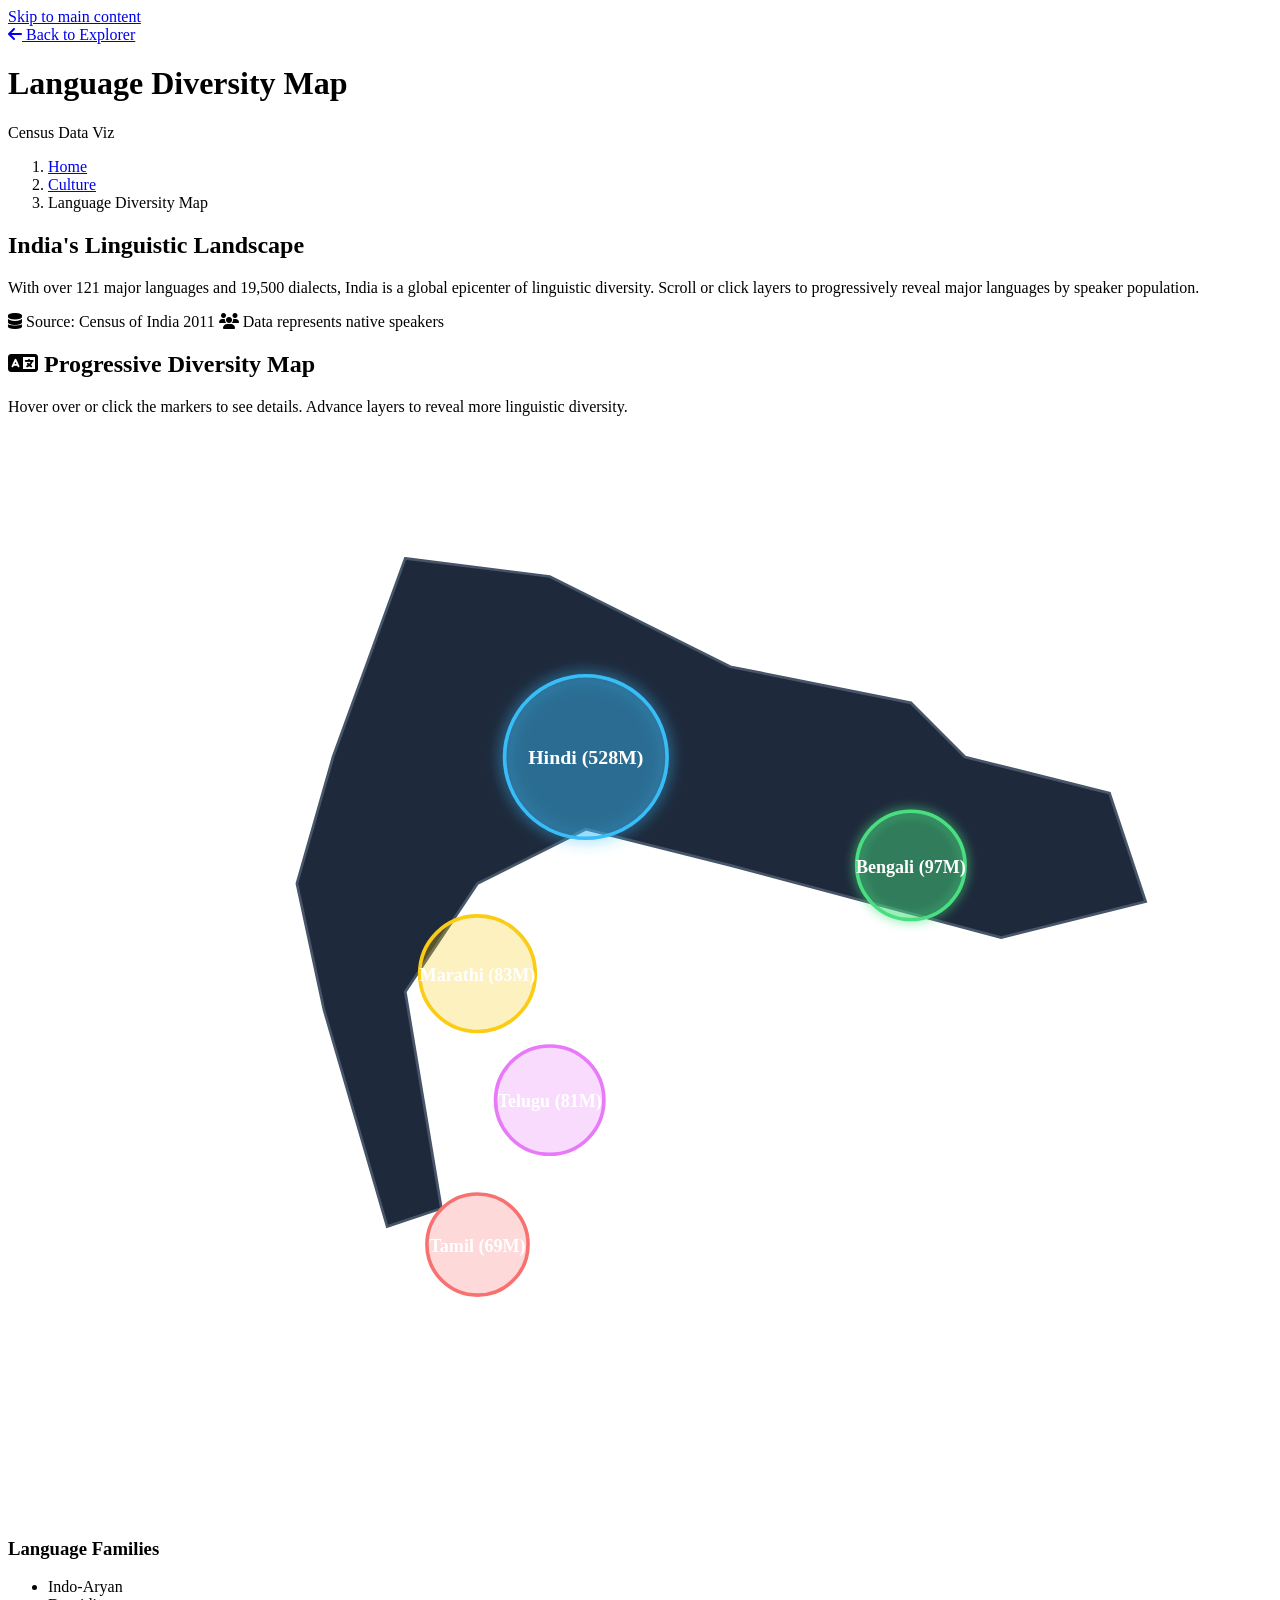
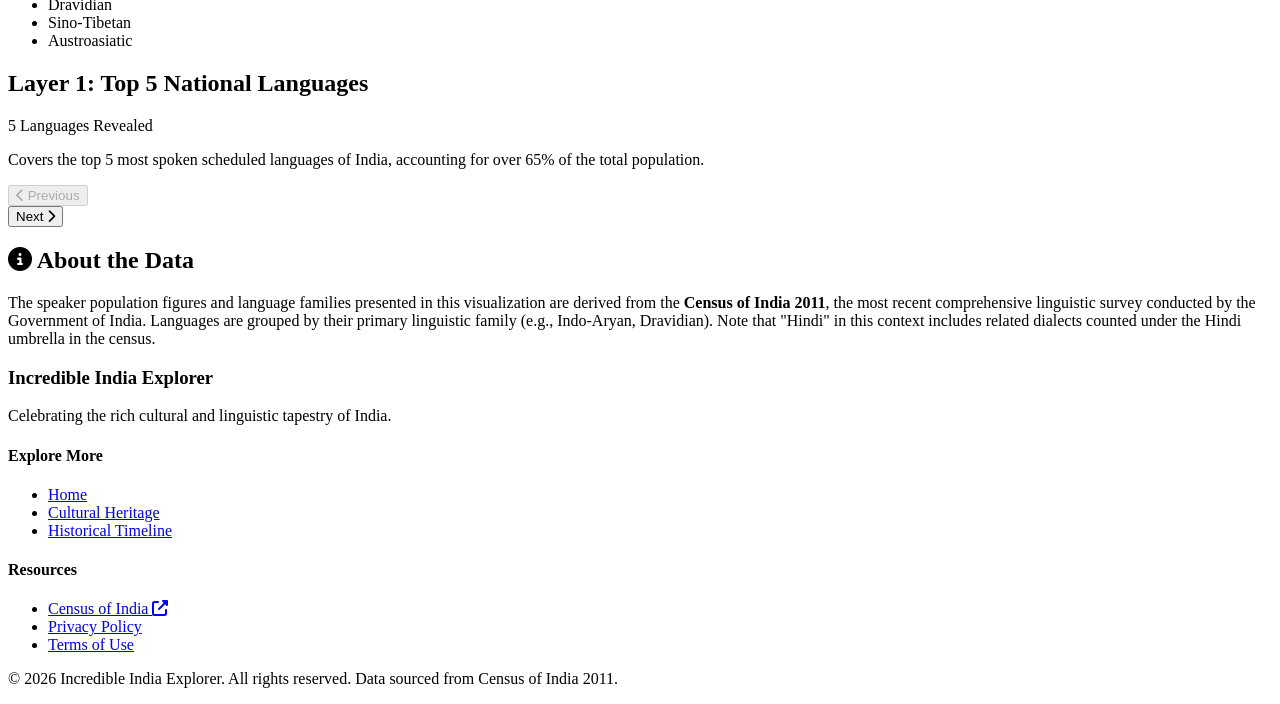
==== frontend/language-diversity-map/index.html @ 4de3af8b "Productionize Landmark Identifier JS with a11y, memory management, and robust error handling" ====
<!DOCTYPE html>
<html lang="en">
<head>
  <meta charset="UTF-8">
  <meta name="viewport" content="width=device-width, initial-scale=1.0">
  <meta name="description" content="Explore India's linguistic diversity through an interactive, animated map revealing major languages and speaker populations based on Census of India 2011 data.">
  <meta name="keywords" content="India languages, linguistic diversity, Census of India 2011, Hindi, Bengali, Tamil, interactive map, data visualization">
  <meta name="author" content="Incredible India Explorer">
  <meta name="theme-color" content="#0f172a">

  <!-- Open Graph / Social Media Tags -->
  <meta property="og:title" content="Language Diversity Map | Animated Reveal">
  <meta property="og:description" content="Explore India's linguistic diversity through an interactive, animated map revealing major languages and speaker populations.">
  <meta property="og:image" content="https://incredibleindiaexplorer.gov.in/frontend/assets/language-map-og.png">
  <meta property="og:url" content="https://incredibleindiaexplorer.gov.in/frontend/language-diversity-map/index.html">
  <meta property="og:type" content="website">
  <meta property="og:site_name" content="Incredible India Explorer">
  <meta property="og:locale" content="en_IN">

  <!-- Twitter Card -->
  <meta name="twitter:card" content="summary_large_image">
  <meta name="twitter:title" content="Language Diversity Map | Animated Reveal">
  <meta name="twitter:description" content="Explore India's linguistic diversity through an interactive, animated map.">

  <!-- Canonical URL -->
  <link rel="canonical" href="https://incredibleindiaexplorer.gov.in/frontend/language-diversity-map/index.html">

  <title>Language Diversity Map | Animated Reveal | Incredible India</title>

  <!-- Preconnect for Performance -->
  <link rel="preconnect" href="https://cdnjs.cloudflare.com">
  <link rel="preconnect" href="https://fonts.googleapis.com">
  <link rel="preconnect" href="https://fonts.gstatic.com" crossorigin>
  <link href="https://fonts.googleapis.com/css2?family=Outfit:wght@300;400;500;600;700&family=Playfair+Display:wght@600;700&display=swap" rel="stylesheet">
  
  <!-- Stylesheets -->
  <link rel="stylesheet" href="https://cdnjs.cloudflare.com/ajax/libs/font-awesome/6.4.0/css/all.min.css" integrity="sha512-iecdLmaskl7CVkqkXNQ/ZH/XLlvWZOJyj7Yy7tcenmpD1ypASozpmT/E0iPtmFIB46ZmdtAc9eNBvH0H/ZpiBw==" crossorigin="anonymous" referrerpolicy="no-referrer" />
  <link rel="stylesheet" href="../pages-common.css">
  <link rel="stylesheet" href="style.css">
</head>
<body>
  <!-- Skip to Content for Accessibility -->
  <a href="#main-content" class="skip-link">Skip to main content</a>

  <header class="app-header">
    <div class="header-container">
      <a href="../../index.html" class="back-link" aria-label="Return to Incredible India Explorer Home">
        <i class="fas fa-arrow-left" aria-hidden="true"></i> Back to Explorer
      </a>
      <div class="header-center">
        <h1 class="page-title">Language Diversity Map</h1>
        <span class="header-badge">Census Data Viz</span>
      </div>
      <div class="header-spacer"></div> <!-- For flex alignment -->
    </div>
  </header>

  <main id="main-content" class="container">
    <!-- Breadcrumb Navigation -->
    <nav aria-label="Breadcrumb" class="breadcrumb-nav">
      <ol class="breadcrumb-list">
        <li><a href="../../index.html">Home</a></li>
        <li><a href="../culture/culture.html">Culture</a></li>
        <li aria-current="page">Language Diversity Map</li>
      </ol>
    </nav>

    <!-- Hero Section -->
    <section class="hero-section" aria-labelledby="hero-heading">
      <h1 id="hero-heading">India's Linguistic Landscape</h1>
      <p class="hero-subtitle">With over 121 major languages and 19,500 dialects, India is a global epicenter of linguistic diversity. Scroll or click layers to progressively reveal major languages by speaker population.</p>
      <div class="hero-meta">
        <span><i class="fas fa-database" aria-hidden="true"></i> Source: Census of India 2011</span>
        <span><i class="fas fa-users" aria-hidden="true"></i> Data represents native speakers</span>
      </div>
    </section>

    <!-- Layer Stepper Nav -->
    <nav class="layer-stepper-nav" id="layer-stepper-nav" aria-label="Map Layer Selection">
      <!-- Rendered via JS, but structured for a11y -->
    </nav>

    <!-- Main Display Grid -->
    <div class="lang-display-grid">
      
      <!-- SVG Map Display -->
      <section class="map-card" aria-labelledby="map-heading">
        <h2 id="map-heading"><i class="fas fa-language" aria-hidden="true"></i> Progressive Diversity Map</h2>
        <p class="map-instruction">Hover over or click the markers to see details. Advance layers to reveal more linguistic diversity.</p>

        <div class="map-container" role="region" aria-label="Interactive SVG Map of India's Languages">
          <!-- Tooltip for interactive elements -->
          <div id="map-tooltip" class="map-tooltip" role="tooltip" hidden></div>

          <svg class="lang-map-svg" viewBox="0 0 700 600" aria-labelledby="map-title map-desc">
            <title id="map-title">Interactive Map of Major Indian Languages</title>
            <desc id="map-desc">A stylized map of India showing the geographic distribution of major languages. Use the layer controls to reveal more languages.</desc>
            
            <defs>
              <filter id="glow-blue" x="-20%" y="-20%" width="140%" height="140%">
                <feGaussianBlur stdDeviation="4" result="blur" />
                <feComposite in="SourceGraphic" in2="blur" operator="over" />
              </filter>
              <filter id="glow-green" x="-20%" y="-20%" width="140%" height="140%">
                <feGaussianBlur stdDeviation="3" result="blur" />
                <feComposite in="SourceGraphic" in2="blur" operator="over" />
              </filter>
            </defs>

            <!-- Base India Silhouette (Simplified for demo, replace with actual GeoJSON path in production) -->
            <path class="india-base" fill="#1e293b" stroke="#475569" stroke-width="1.5" d="M 220 70 L 300 80 L 400 130 L 500 150 L 530 180 L 610 200 L 630 260 L 550 280 L 400 240 L 320 220 L 260 250 L 220 310 L 240 430 L 210 440 L 175 320 L 160 250 L 180 180 Z" />

            <!-- Layer 1: Top 5 National Languages -->
            <g class="map-lang-overlay" data-layer="1" aria-label="Layer 1: Top 5 Languages">
              <circle class="lang-marker" cx="320" cy="180" r="45" fill="#38bdf844" stroke="#38bdf8" stroke-width="2" filter="url(#glow-blue)" 
                      data-lang="Hindi" data-speakers="528M" data-family="Indo-Aryan" tabindex="0" role="button" aria-label="Hindi, 528 Million speakers, Indo-Aryan family" />
              <text x="320" y="184" text-anchor="middle" fill="#ffffff" font-size="11" font-weight="bold" pointer-events="none">Hindi (528M)</text>

              <circle class="lang-marker" cx="500" cy="240" r="30" fill="#4ade8044" stroke="#4ade80" stroke-width="2" filter="url(#glow-green)"
                      data-lang="Bengali" data-speakers="97M" data-family="Indo-Aryan" tabindex="0" role="button" aria-label="Bengali, 97 Million speakers, Indo-Aryan family" />
              <text x="500" y="244" text-anchor="middle" fill="#ffffff" font-size="10" font-weight="bold" pointer-events="none">Bengali (97M)</text>

              <circle class="lang-marker" cx="260" cy="300" r="32" fill="#facc1544" stroke="#facc15" stroke-width="2"
                      data-lang="Marathi" data-speakers="83M" data-family="Indo-Aryan" tabindex="0" role="button" aria-label="Marathi, 83 Million speakers, Indo-Aryan family" />
              <text x="260" y="304" text-anchor="middle" fill="#ffffff" font-size="10" font-weight="bold" pointer-events="none">Marathi (83M)</text>

              <circle class="lang-marker" cx="300" cy="370" r="30" fill="#e879f944" stroke="#e879f9" stroke-width="2"
                      data-lang="Telugu" data-speakers="81M" data-family="Dravidian" tabindex="0" role="button" aria-label="Telugu, 81 Million speakers, Dravidian family" />
              <text x="300" y="374" text-anchor="middle" fill="#ffffff" font-size="10" font-weight="bold" pointer-events="none">Telugu (81M)</text>

              <circle class="lang-marker" cx="260" cy="450" r="28" fill="#f8717144" stroke="#f87171" stroke-width="2"
                      data-lang="Tamil" data-speakers="69M" data-family="Dravidian" tabindex="0" role="button" aria-label="Tamil, 69 Million speakers, Dravidian family" />
              <text x="260" y="454" text-anchor="middle" fill="#ffffff" font-size="10" font-weight="bold" pointer-events="none">Tamil (69M)</text>
            </g>

            <!-- Layer 2: Major Regional Languages -->
            <g class="map-lang-overlay" data-layer="2" aria-label="Layer 2: Major Regional Languages" style="opacity: 0; pointer-events: none;">
              <circle class="lang-marker" cx="200" cy="250" r="22" fill="#fb923c44" stroke="#fb923c" stroke-width="2"
                      data-lang="Gujarati" data-speakers="55M" data-family="Indo-Aryan" tabindex="0" role="button" aria-label="Gujarati, 55 Million speakers" />
              <text x="200" y="253" text-anchor="middle" fill="#ffffff" font-size="9" pointer-events="none">Gujarati</text>

              <circle class="lang-marker" cx="240" cy="390" r="24" fill="#34d39944" stroke="#34d399" stroke-width="2"
                      data-lang="Kannada" data-speakers="43M" data-family="Dravidian" tabindex="0" role="button" aria-label="Kannada, 43 Million speakers" />
              <text x="240" y="393" text-anchor="middle" fill="#ffffff" font-size="9" pointer-events="none">Kannada</text>

              <circle class="lang-marker" cx="420" cy="290" r="22" fill="#60a5fa44" stroke="#60a5fa" stroke-width="2"
                      data-lang="Odia" data-speakers="37M" data-family="Indo-Aryan" tabindex="0" role="button" aria-label="Odia, 37 Million speakers" />
              <text x="420" y="293" text-anchor="middle" fill="#ffffff" font-size="9" pointer-events="none">Odia</text>

              <circle class="lang-marker" cx="220" cy="460" r="20" fill="#c084fc44" stroke="#c084fc" stroke-width="2"
                      data-lang="Malayalam" data-speakers="34M" data-family="Dravidian" tabindex="0" role="button" aria-label="Malayalam, 34 Million speakers" />
              <text x="220" y="463" text-anchor="middle" fill="#ffffff" font-size="9" pointer-events="none">Malayalam</text>

              <circle class="lang-marker" cx="260" cy="130" r="20" fill="#f43f5e44" stroke="#f43f5e" stroke-width="2"
                      data-lang="Punjabi" data-speakers="33M" data-family="Indo-Aryan" tabindex="0" role="button" aria-label="Punjabi, 33 Million speakers" />
              <text x="260" y="133" text-anchor="middle" fill="#ffffff" font-size="9" pointer-events="none">Punjabi</text>

              <circle class="lang-marker" cx="560" cy="210" r="18" fill="#818cf844" stroke="#818cf8" stroke-width="2"
                      data-lang="Assamese" data-speakers="15M" data-family="Indo-Aryan" tabindex="0" role="button" aria-label="Assamese, 15 Million speakers" />
              <text x="560" y="213" text-anchor="middle" fill="#ffffff" font-size="9" pointer-events="none">Assamese</text>
            </g>

            <!-- Layer 3: Diverse Linguistic Pockets -->
            <g class="map-lang-overlay" data-layer="3" aria-label="Layer 3: Diverse Linguistic Pockets" style="opacity: 0; pointer-events: none;">
              <circle class="lang-marker" cx="220" cy="90" r="15" fill="#38bdf855" stroke="#38bdf8" stroke-width="1.5"
                      data-lang="Kashmiri" data-speakers="6.8M" data-family="Dardic" tabindex="0" role="button" aria-label="Kashmiri, 6.8 Million speakers" />
              
              <circle class="lang-marker" cx="590" cy="250" r="14" fill="#8b5cf655" stroke="#8b5cf6" stroke-width="1.5"
                      data-lang="Manipuri" data-speakers="1.8M" data-family="Sino-Tibetan" tabindex="0" role="button" aria-label="Manipuri, 1.8 Million speakers" />
              
              <circle class="lang-marker" cx="450" cy="260" r="16" fill="#eab30855" stroke="#eab308" stroke-width="1.5"
                      data-lang="Santali" data-speakers="7.3M" data-family="Austroasiatic" tabindex="0" role="button" aria-label="Santali, 7.3 Million speakers" />
              
              <circle class="lang-marker" cx="200" cy="350" r="12" fill="#22c55e55" stroke="#22c55e" stroke-width="1.5"
                      data-lang="Konkani" data-speakers="2.5M" data-family="Indo-Aryan" tabindex="0" role="button" aria-label="Konkani, 2.5 Million speakers" />
            </g>
          </svg>
        </div>

        <!-- Map Legend -->
        <div class="map-legend" aria-label="Map Color Legend">
          <h3>Language Families</h3>
          <ul class="legend-list">
            <li><span class="legend-dot" style="background: #38bdf8;"></span> Indo-Aryan</li>
            <li><span class="legend-dot" style="background: #e879f9;"></span> Dravidian</li>
            <li><span class="legend-dot" style="background: #8b5cf6;"></span> Sino-Tibetan</li>
            <li><span class="legend-dot" style="background: #eab308;"></span> Austroasiatic</li>
          </ul>
        </div>
      </section>

      <!-- Language Cards & Detail Stage -->
      <section class="lang-detail-card" aria-labelledby="detail-heading" aria-live="polite">
        <div class="layer-title-wrap">
          <h2 class="layer-title" id="detail-heading">Layer 1: Top 5 National Languages</h2>
          <span class="accumulated-badge" id="accumulated-count" aria-live="polite">5 Languages Revealed</span>
        </div>
        <p class="layer-desc" id="active-layer-desc">Covers the top 5 most spoken scheduled languages of India, accounting for over 65% of the total population.</p>

        <!-- Dynamic Cards Grid -->
        <div class="language-cards-grid" id="language-cards-grid" role="list">
          <!-- Rendered via JS -->
          <div class="skeleton-card" aria-hidden="true">
            <div class="skeleton-line short"></div>
            <div class="skeleton-line"></div>
            <div class="skeleton-line"></div>
          </div>
        </div>

        <div class="layer-controls">
          <button class="btn-layer-nav" id="prev-layer-btn" aria-label="Go to previous map layer" disabled>
            <i class="fas fa-chevron-left" aria-hidden="true"></i> Previous
          </button>
          <div class="layer-progress" aria-hidden="true">
            <span class="progress-dot active"></span>
            <span class="progress-dot"></span>
            <span class="progress-dot"></span>
          </div>
          <button class="btn-layer-nav btn-primary" id="next-layer-btn" aria-label="Go to next map layer">
            Next <i class="fas fa-chevron-right" aria-hidden="true"></i>
          </button>
        </div>
      </section>
    </div>

    <!-- About the Data Section -->
    <section class="data-source-section" aria-labelledby="data-heading">
      <div class="data-container">
        <h2 id="data-heading"><i class="fas fa-info-circle" aria-hidden="true"></i> About the Data</h2>
        <p>The speaker population figures and language families presented in this visualization are derived from the <strong>Census of India 2011</strong>, the most recent comprehensive linguistic survey conducted by the Government of India. Languages are grouped by their primary linguistic family (e.g., Indo-Aryan, Dravidian). Note that "Hindi" in this context includes related dialects counted under the Hindi umbrella in the census.</p>
      </div>
    </section>
  </main>

  <!-- Footer -->
  <footer class="app-footer">
    <div class="footer-container">
      <div class="footer-brand">
        <h3>Incredible India Explorer</h3>
        <p>Celebrating the rich cultural and linguistic tapestry of India.</p>
      </div>
      <div class="footer-links">
        <h4>Explore More</h4>
        <ul>
          <li><a href="../../index.html">Home</a></li>
          <li><a href="../culture/culture.html">Cultural Heritage</a></li>
          <li><a href="../historical-timeline/index.html">Historical Timeline</a></li>
        </ul>
      </div>
      <div class="footer-links">
        <h4>Resources</h4>
        <ul>
          <li><a href="https://censusindia.gov.in" target="_blank" rel="noopener noreferrer">Census of India <i class="fas fa-external-link-alt" aria-hidden="true"></i></a></li>
          <li><a href="../../privacy.html">Privacy Policy</a></li>
          <li><a href="../../terms.html">Terms of Use</a></li>
        </ul>
      </div>
    </div>
    <div class="footer-bottom">
      <p>&copy; 2026 Incredible India Explorer. All rights reserved. Data sourced from Census of India 2011.</p>
    </div>
  </footer>

  <!-- Scripts -->
  <script type="module" src="script.js"></script>
</body>
</html>
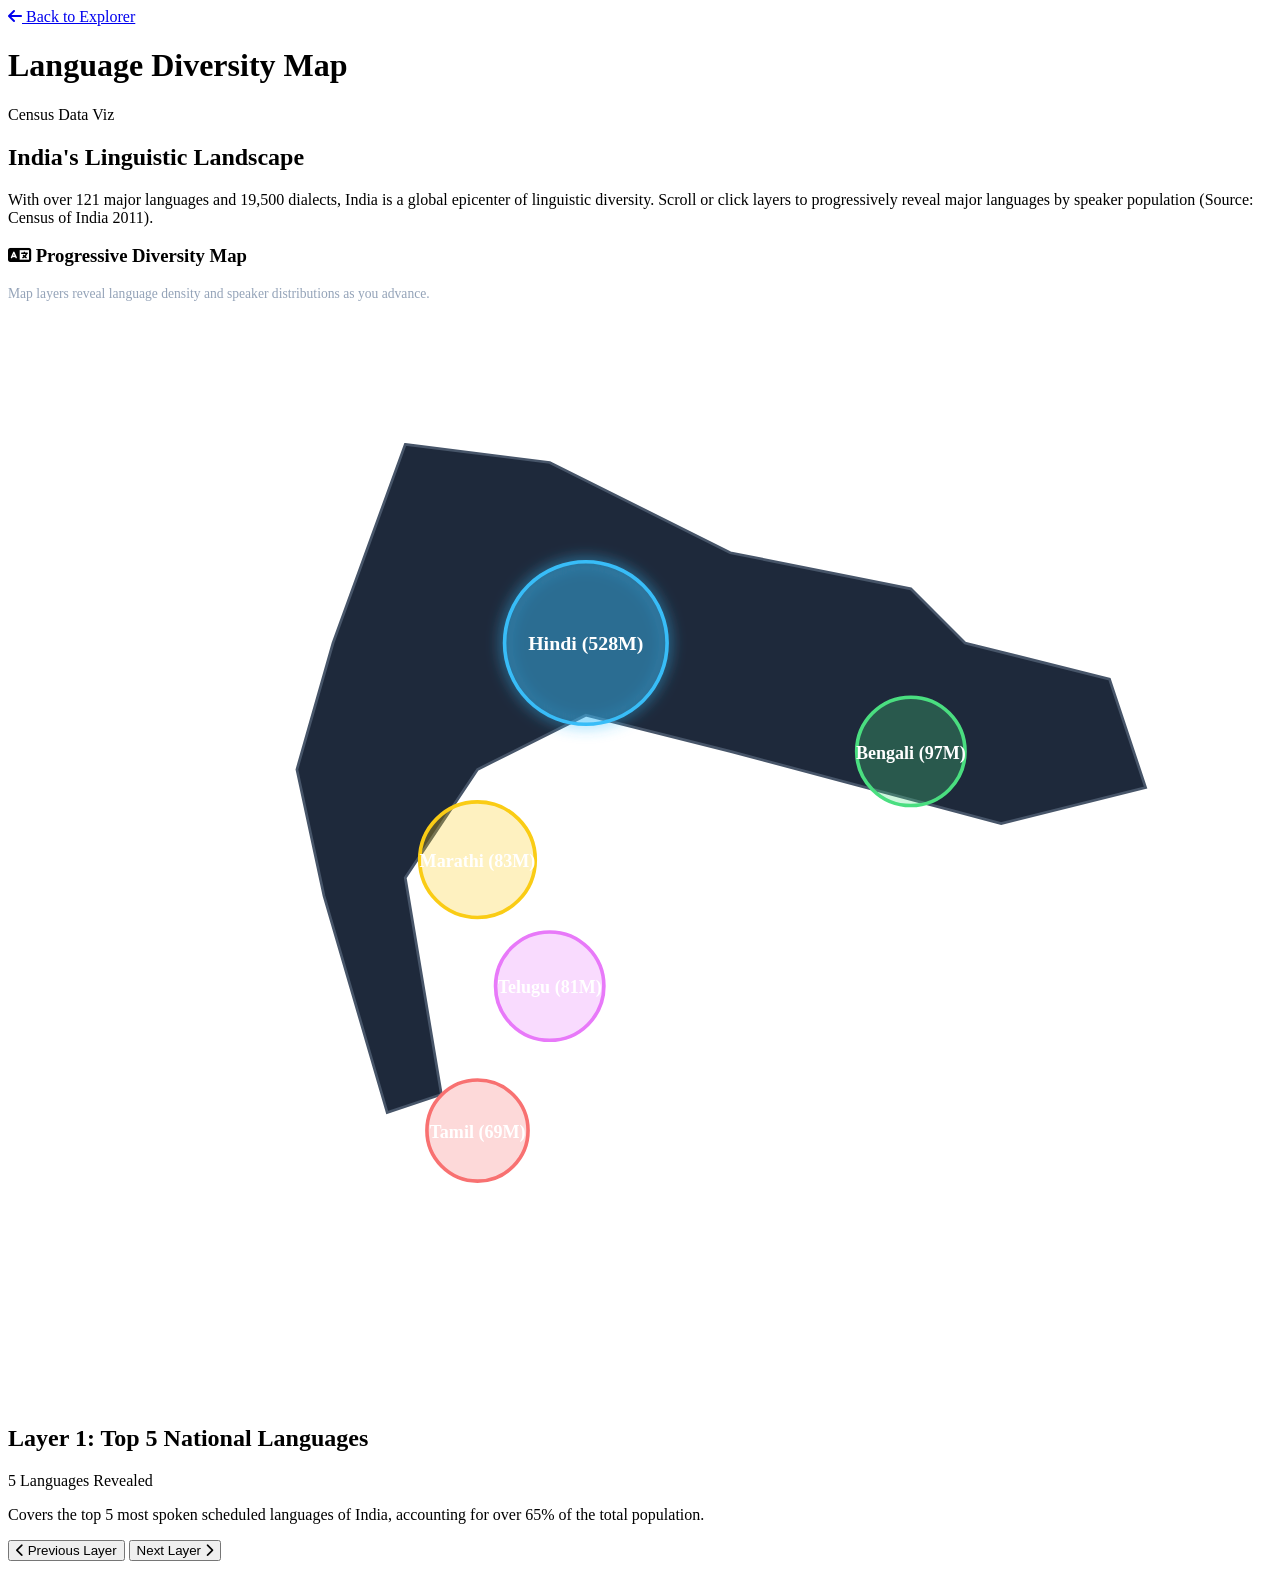
==== commit 4eaa8a40: "merge: resolve index.html conflict with upstream/main Keep our Sacred River Heritage nav link and ad" ====
--- a/frontend/language-diversity-map/index.html
+++ b/frontend/language-diversity-map/index.html
@@ -1,267 +1,144 @@
 <!DOCTYPE html>
 <html lang="en">
 <head>
+    <script>
+        (function() {
+            const theme = localStorage.getItem('theme') || 'dark';
+            document.documentElement.setAttribute('data-theme', theme);
+        })();
+    </script>
   <meta charset="UTF-8">
   <meta name="viewport" content="width=device-width, initial-scale=1.0">
-  <meta name="description" content="Explore India's linguistic diversity through an interactive, animated map revealing major languages and speaker populations based on Census of India 2011 data.">
-  <meta name="keywords" content="India languages, linguistic diversity, Census of India 2011, Hindi, Bengali, Tamil, interactive map, data visualization">
-  <meta name="author" content="Incredible India Explorer">
-  <meta name="theme-color" content="#0f172a">
-
-  <!-- Open Graph / Social Media Tags -->
-  <meta property="og:title" content="Language Diversity Map | Animated Reveal">
-  <meta property="og:description" content="Explore India's linguistic diversity through an interactive, animated map revealing major languages and speaker populations.">
-  <meta property="og:image" content="https://incredibleindiaexplorer.gov.in/frontend/assets/language-map-og.png">
-  <meta property="og:url" content="https://incredibleindiaexplorer.gov.in/frontend/language-diversity-map/index.html">
-  <meta property="og:type" content="website">
-  <meta property="og:site_name" content="Incredible India Explorer">
-  <meta property="og:locale" content="en_IN">
-
-  <!-- Twitter Card -->
-  <meta name="twitter:card" content="summary_large_image">
-  <meta name="twitter:title" content="Language Diversity Map | Animated Reveal">
-  <meta name="twitter:description" content="Explore India's linguistic diversity through an interactive, animated map.">
-
-  <!-- Canonical URL -->
-  <link rel="canonical" href="https://incredibleindiaexplorer.gov.in/frontend/language-diversity-map/index.html">
-
-  <title>Language Diversity Map | Animated Reveal | Incredible India</title>
-
-  <!-- Preconnect for Performance -->
-  <link rel="preconnect" href="https://cdnjs.cloudflare.com">
-  <link rel="preconnect" href="https://fonts.googleapis.com">
-  <link rel="preconnect" href="https://fonts.gstatic.com" crossorigin>
-  <link href="https://fonts.googleapis.com/css2?family=Outfit:wght@300;400;500;600;700&family=Playfair+Display:wght@600;700&display=swap" rel="stylesheet">
-  
-  <!-- Stylesheets -->
-  <link rel="stylesheet" href="https://cdnjs.cloudflare.com/ajax/libs/font-awesome/6.4.0/css/all.min.css" integrity="sha512-iecdLmaskl7CVkqkXNQ/ZH/XLlvWZOJyj7Yy7tcenmpD1ypASozpmT/E0iPtmFIB46ZmdtAc9eNBvH0H/ZpiBw==" crossorigin="anonymous" referrerpolicy="no-referrer" />
+  <title>Language Diversity Map | Animated Reveal</title>
+  <meta name="description" content="Animated map progressively revealing India's linguistic diversity across 3 layers based on Census of India language speaker data.">
+  <link rel="stylesheet" href="https://cdnjs.cloudflare.com/ajax/libs/font-awesome/6.4.0/css/all.min.css">
   <link rel="stylesheet" href="../pages-common.css">
   <link rel="stylesheet" href="style.css">
 </head>
 <body>
-  <!-- Skip to Content for Accessibility -->
-  <a href="#main-content" class="skip-link">Skip to main content</a>
-
   <header class="app-header">
-    <div class="header-container">
-      <a href="../../index.html" class="back-link" aria-label="Return to Incredible India Explorer Home">
-        <i class="fas fa-arrow-left" aria-hidden="true"></i> Back to Explorer
-      </a>
-      <div class="header-center">
-        <h1 class="page-title">Language Diversity Map</h1>
-        <span class="header-badge">Census Data Viz</span>
-      </div>
-      <div class="header-spacer"></div> <!-- For flex alignment -->
-    </div>
+    <a href="../../index.html" class="back-link" aria-label="Return to Incredible India Explorer Home">
+      <i class="fas fa-arrow-left"></i> Back to Explorer
+    </a>
+    <h1 class="page-title">Language Diversity Map</h1>
+    <div class="header-badge">Census Data Viz</div>
   </header>
 
-  <main id="main-content" class="container">
-    <!-- Breadcrumb Navigation -->
-    <nav aria-label="Breadcrumb" class="breadcrumb-nav">
-      <ol class="breadcrumb-list">
-        <li><a href="../../index.html">Home</a></li>
-        <li><a href="../culture/culture.html">Culture</a></li>
-        <li aria-current="page">Language Diversity Map</li>
-      </ol>
-    </nav>
-
-    <!-- Hero Section -->
-    <section class="hero-section" aria-labelledby="hero-heading">
-      <h1 id="hero-heading">India's Linguistic Landscape</h1>
-      <p class="hero-subtitle">With over 121 major languages and 19,500 dialects, India is a global epicenter of linguistic diversity. Scroll or click layers to progressively reveal major languages by speaker population.</p>
-      <div class="hero-meta">
-        <span><i class="fas fa-database" aria-hidden="true"></i> Source: Census of India 2011</span>
-        <span><i class="fas fa-users" aria-hidden="true"></i> Data represents native speakers</span>
-      </div>
+  <main class="container">
+    <section class="hero-section">
+      <h1>India's Linguistic Landscape</h1>
+      <p>With over 121 major languages and 19,500 dialects, India is a global epicenter of linguistic diversity. Scroll or click layers to progressively reveal major languages by speaker population (Source: Census of India 2011).</p>
     </section>
 
     <!-- Layer Stepper Nav -->
-    <nav class="layer-stepper-nav" id="layer-stepper-nav" aria-label="Map Layer Selection">
-      <!-- Rendered via JS, but structured for a11y -->
+    <nav class="layer-stepper-nav" id="layer-stepper-nav" aria-label="Layer Reveal Selector">
+      <!-- Rendered via JS -->
     </nav>
 
     <!-- Main Display Grid -->
     <div class="lang-display-grid">
-      
       <!-- SVG Map Display -->
-      <section class="map-card" aria-labelledby="map-heading">
-        <h2 id="map-heading"><i class="fas fa-language" aria-hidden="true"></i> Progressive Diversity Map</h2>
-        <p class="map-instruction">Hover over or click the markers to see details. Advance layers to reveal more linguistic diversity.</p>
+      <section class="map-card" aria-label="Linguistic Map Visualization Stage">
+        <h3><i class="fas fa-language"></i> Progressive Diversity Map</h3>
+        <p style="font-size: 0.85rem; color: #94a3b8; margin-bottom: 1rem;">Map layers reveal language density and speaker distributions as you advance.</p>
 
-        <div class="map-container" role="region" aria-label="Interactive SVG Map of India's Languages">
-          <!-- Tooltip for interactive elements -->
-          <div id="map-tooltip" class="map-tooltip" role="tooltip" hidden></div>
-
-          <svg class="lang-map-svg" viewBox="0 0 700 600" aria-labelledby="map-title map-desc">
-            <title id="map-title">Interactive Map of Major Indian Languages</title>
-            <desc id="map-desc">A stylized map of India showing the geographic distribution of major languages. Use the layer controls to reveal more languages.</desc>
-            
+        <div class="map-container">
+          <svg class="lang-map-svg" viewBox="0 0 700 600" aria-label="SVG India Language Map">
             <defs>
               <filter id="glow-blue" x="-20%" y="-20%" width="140%" height="140%">
                 <feGaussianBlur stdDeviation="4" result="blur" />
                 <feComposite in="SourceGraphic" in2="blur" operator="over" />
               </filter>
-              <filter id="glow-green" x="-20%" y="-20%" width="140%" height="140%">
-                <feGaussianBlur stdDeviation="3" result="blur" />
-                <feComposite in="SourceGraphic" in2="blur" operator="over" />
-              </filter>
             </defs>
 
-            <!-- Base India Silhouette (Simplified for demo, replace with actual GeoJSON path in production) -->
-            <path class="india-base" fill="#1e293b" stroke="#475569" stroke-width="1.5" d="M 220 70 L 300 80 L 400 130 L 500 150 L 530 180 L 610 200 L 630 260 L 550 280 L 400 240 L 320 220 L 260 250 L 220 310 L 240 430 L 210 440 L 175 320 L 160 250 L 180 180 Z" />
+            <!-- Base India Silhouette -->
+            <path fill="#1e293b" stroke="#475569" stroke-width="1.5" d="M 220 70 L 300 80 L 400 130 L 500 150 L 530 180 L 610 200 L 630 260 L 550 280 L 400 240 L 320 220 L 260 250 L 220 310 L 240 430 L 210 440 L 175 320 L 160 250 L 180 180 Z" />
 
-            <!-- Layer 1: Top 5 National Languages -->
-            <g class="map-lang-overlay" data-layer="1" aria-label="Layer 1: Top 5 Languages">
-              <circle class="lang-marker" cx="320" cy="180" r="45" fill="#38bdf844" stroke="#38bdf8" stroke-width="2" filter="url(#glow-blue)" 
-                      data-lang="Hindi" data-speakers="528M" data-family="Indo-Aryan" tabindex="0" role="button" aria-label="Hindi, 528 Million speakers, Indo-Aryan family" />
-              <text x="320" y="184" text-anchor="middle" fill="#ffffff" font-size="11" font-weight="bold" pointer-events="none">Hindi (528M)</text>
+            <!-- Layer 1 Language Overlays -->
+            <g class="map-lang-overlay" data-layer="1">
+              <!-- Hindi (North/Central) -->
+              <circle cx="320" cy="180" r="45" fill="#38bdf844" stroke="#38bdf8" stroke-width="2" filter="url(#glow-blue)" />
+              <text x="320" y="184" text-anchor="middle" fill="#ffffff" font-size="11" font-weight="bold">Hindi (528M)</text>
 
-              <circle class="lang-marker" cx="500" cy="240" r="30" fill="#4ade8044" stroke="#4ade80" stroke-width="2" filter="url(#glow-green)"
-                      data-lang="Bengali" data-speakers="97M" data-family="Indo-Aryan" tabindex="0" role="button" aria-label="Bengali, 97 Million speakers, Indo-Aryan family" />
-              <text x="500" y="244" text-anchor="middle" fill="#ffffff" font-size="10" font-weight="bold" pointer-events="none">Bengali (97M)</text>
+              <!-- Bengali (East) -->
+              <circle cx="500" cy="240" r="30" fill="#4ade8044" stroke="#4ade80" stroke-width="2" />
+              <text x="500" y="244" text-anchor="middle" fill="#ffffff" font-size="10" font-weight="bold">Bengali (97M)</text>
 
-              <circle class="lang-marker" cx="260" cy="300" r="32" fill="#facc1544" stroke="#facc15" stroke-width="2"
-                      data-lang="Marathi" data-speakers="83M" data-family="Indo-Aryan" tabindex="0" role="button" aria-label="Marathi, 83 Million speakers, Indo-Aryan family" />
-              <text x="260" y="304" text-anchor="middle" fill="#ffffff" font-size="10" font-weight="bold" pointer-events="none">Marathi (83M)</text>
+              <!-- Marathi (West) -->
+              <circle cx="260" cy="300" r="32" fill="#facc1544" stroke="#facc15" stroke-width="2" />
+              <text x="260" y="304" text-anchor="middle" fill="#ffffff" font-size="10" font-weight="bold">Marathi (83M)</text>
 
-              <circle class="lang-marker" cx="300" cy="370" r="30" fill="#e879f944" stroke="#e879f9" stroke-width="2"
-                      data-lang="Telugu" data-speakers="81M" data-family="Dravidian" tabindex="0" role="button" aria-label="Telugu, 81 Million speakers, Dravidian family" />
-              <text x="300" y="374" text-anchor="middle" fill="#ffffff" font-size="10" font-weight="bold" pointer-events="none">Telugu (81M)</text>
+              <!-- Telugu (South-Central) -->
+              <circle cx="300" cy="370" r="30" fill="#e879f944" stroke="#e879f9" stroke-width="2" />
+              <text x="300" y="374" text-anchor="middle" fill="#ffffff" font-size="10" font-weight="bold">Telugu (81M)</text>
 
-              <circle class="lang-marker" cx="260" cy="450" r="28" fill="#f8717144" stroke="#f87171" stroke-width="2"
-                      data-lang="Tamil" data-speakers="69M" data-family="Dravidian" tabindex="0" role="button" aria-label="Tamil, 69 Million speakers, Dravidian family" />
-              <text x="260" y="454" text-anchor="middle" fill="#ffffff" font-size="10" font-weight="bold" pointer-events="none">Tamil (69M)</text>
+              <!-- Tamil (South) -->
+              <circle cx="260" cy="450" r="28" fill="#f8717144" stroke="#f87171" stroke-width="2" />
+              <text x="260" y="454" text-anchor="middle" fill="#ffffff" font-size="10" font-weight="bold">Tamil (69M)</text>
             </g>
 
-            <!-- Layer 2: Major Regional Languages -->
-            <g class="map-lang-overlay" data-layer="2" aria-label="Layer 2: Major Regional Languages" style="opacity: 0; pointer-events: none;">
-              <circle class="lang-marker" cx="200" cy="250" r="22" fill="#fb923c44" stroke="#fb923c" stroke-width="2"
-                      data-lang="Gujarati" data-speakers="55M" data-family="Indo-Aryan" tabindex="0" role="button" aria-label="Gujarati, 55 Million speakers" />
-              <text x="200" y="253" text-anchor="middle" fill="#ffffff" font-size="9" pointer-events="none">Gujarati</text>
+            <!-- Layer 2 Language Overlays -->
+            <g class="map-lang-overlay" data-layer="2" style="opacity: 0;">
+              <!-- Gujarati -->
+              <circle cx="200" cy="250" r="22" fill="#fb923c44" stroke="#fb923c" stroke-width="2" />
+              <text x="200" y="253" text-anchor="middle" fill="#ffffff" font-size="9">Gujarati</text>
 
-              <circle class="lang-marker" cx="240" cy="390" r="24" fill="#34d39944" stroke="#34d399" stroke-width="2"
-                      data-lang="Kannada" data-speakers="43M" data-family="Dravidian" tabindex="0" role="button" aria-label="Kannada, 43 Million speakers" />
-              <text x="240" y="393" text-anchor="middle" fill="#ffffff" font-size="9" pointer-events="none">Kannada</text>
+              <!-- Kannada -->
+              <circle cx="240" cy="390" r="24" fill="#34d39944" stroke="#34d399" stroke-width="2" />
+              <text x="240" y="393" text-anchor="middle" fill="#ffffff" font-size="9">Kannada</text>
 
-              <circle class="lang-marker" cx="420" cy="290" r="22" fill="#60a5fa44" stroke="#60a5fa" stroke-width="2"
-                      data-lang="Odia" data-speakers="37M" data-family="Indo-Aryan" tabindex="0" role="button" aria-label="Odia, 37 Million speakers" />
-              <text x="420" y="293" text-anchor="middle" fill="#ffffff" font-size="9" pointer-events="none">Odia</text>
+              <!-- Odia -->
+              <circle cx="420" cy="290" r="22" fill="#60a5fa44" stroke="#60a5fa" stroke-width="2" />
+              <text x="420" y="293" text-anchor="middle" fill="#ffffff" font-size="9">Odia</text>
 
-              <circle class="lang-marker" cx="220" cy="460" r="20" fill="#c084fc44" stroke="#c084fc" stroke-width="2"
-                      data-lang="Malayalam" data-speakers="34M" data-family="Dravidian" tabindex="0" role="button" aria-label="Malayalam, 34 Million speakers" />
-              <text x="220" y="463" text-anchor="middle" fill="#ffffff" font-size="9" pointer-events="none">Malayalam</text>
+              <!-- Malayalam -->
+              <circle cx="220" cy="460" r="20" fill="#c084fc44" stroke="#c084fc" stroke-width="2" />
+              <text x="220" y="463" text-anchor="middle" fill="#ffffff" font-size="9">Malayalam</text>
 
-              <circle class="lang-marker" cx="260" cy="130" r="20" fill="#f43f5e44" stroke="#f43f5e" stroke-width="2"
-                      data-lang="Punjabi" data-speakers="33M" data-family="Indo-Aryan" tabindex="0" role="button" aria-label="Punjabi, 33 Million speakers" />
-              <text x="260" y="133" text-anchor="middle" fill="#ffffff" font-size="9" pointer-events="none">Punjabi</text>
+              <!-- Punjabi -->
+              <circle cx="260" cy="130" r="20" fill="#f43f5e44" stroke="#f43f5e" stroke-width="2" />
+              <text x="260" y="133" text-anchor="middle" fill="#ffffff" font-size="9">Punjabi</text>
 
-              <circle class="lang-marker" cx="560" cy="210" r="18" fill="#818cf844" stroke="#818cf8" stroke-width="2"
-                      data-lang="Assamese" data-speakers="15M" data-family="Indo-Aryan" tabindex="0" role="button" aria-label="Assamese, 15 Million speakers" />
-              <text x="560" y="213" text-anchor="middle" fill="#ffffff" font-size="9" pointer-events="none">Assamese</text>
+              <!-- Assamese -->
+              <circle cx="560" cy="210" r="18" fill="#818cf844" stroke="#818cf8" stroke-width="2" />
+              <text x="560" y="213" text-anchor="middle" fill="#ffffff" font-size="9">Assamese</text>
             </g>
 
-            <!-- Layer 3: Diverse Linguistic Pockets -->
-            <g class="map-lang-overlay" data-layer="3" aria-label="Layer 3: Diverse Linguistic Pockets" style="opacity: 0; pointer-events: none;">
-              <circle class="lang-marker" cx="220" cy="90" r="15" fill="#38bdf855" stroke="#38bdf8" stroke-width="1.5"
-                      data-lang="Kashmiri" data-speakers="6.8M" data-family="Dardic" tabindex="0" role="button" aria-label="Kashmiri, 6.8 Million speakers" />
-              
-              <circle class="lang-marker" cx="590" cy="250" r="14" fill="#8b5cf655" stroke="#8b5cf6" stroke-width="1.5"
-                      data-lang="Manipuri" data-speakers="1.8M" data-family="Sino-Tibetan" tabindex="0" role="button" aria-label="Manipuri, 1.8 Million speakers" />
-              
-              <circle class="lang-marker" cx="450" cy="260" r="16" fill="#eab30855" stroke="#eab308" stroke-width="1.5"
-                      data-lang="Santali" data-speakers="7.3M" data-family="Austroasiatic" tabindex="0" role="button" aria-label="Santali, 7.3 Million speakers" />
-              
-              <circle class="lang-marker" cx="200" cy="350" r="12" fill="#22c55e55" stroke="#22c55e" stroke-width="1.5"
-                      data-lang="Konkani" data-speakers="2.5M" data-family="Indo-Aryan" tabindex="0" role="button" aria-label="Konkani, 2.5 Million speakers" />
+            <!-- Layer 3 Language Overlays -->
+            <g class="map-lang-overlay" data-layer="3" style="opacity: 0;">
+              <!-- Kashmiri -->
+              <circle cx="220" cy="90" r="15" fill="#38bdf855" stroke="#38bdf8" stroke-width="1.5" />
+              <!-- Manipuri -->
+              <circle cx="590" cy="250" r="14" fill="#8b5cf655" stroke="#8b5cf6" stroke-width="1.5" />
+              <!-- Santali -->
+              <circle cx="450" cy="260" r="16" fill="#eab30855" stroke="#eab308" stroke-width="1.5" />
+              <!-- Konkani -->
+              <circle cx="200" cy="350" r="12" fill="#22c55e55" stroke="#22c55e" stroke-width="1.5" />
             </g>
           </svg>
-        </div>
-
-        <!-- Map Legend -->
-        <div class="map-legend" aria-label="Map Color Legend">
-          <h3>Language Families</h3>
-          <ul class="legend-list">
-            <li><span class="legend-dot" style="background: #38bdf8;"></span> Indo-Aryan</li>
-            <li><span class="legend-dot" style="background: #e879f9;"></span> Dravidian</li>
-            <li><span class="legend-dot" style="background: #8b5cf6;"></span> Sino-Tibetan</li>
-            <li><span class="legend-dot" style="background: #eab308;"></span> Austroasiatic</li>
-          </ul>
         </div>
       </section>
 
       <!-- Language Cards & Detail Stage -->
-      <section class="lang-detail-card" aria-labelledby="detail-heading" aria-live="polite">
+      <section class="lang-detail-card" aria-label="Language Details and Speaker Statistics">
         <div class="layer-title-wrap">
-          <h2 class="layer-title" id="detail-heading">Layer 1: Top 5 National Languages</h2>
-          <span class="accumulated-badge" id="accumulated-count" aria-live="polite">5 Languages Revealed</span>
+          <h2 class="layer-title" id="active-layer-title">Layer 1: Top 5 National Languages</h2>
+          <span class="accumulated-badge" id="accumulated-count">5 Languages Revealed</span>
         </div>
         <p class="layer-desc" id="active-layer-desc">Covers the top 5 most spoken scheduled languages of India, accounting for over 65% of the total population.</p>
 
-        <!-- Dynamic Cards Grid -->
-        <div class="language-cards-grid" id="language-cards-grid" role="list">
+        <div class="language-cards-grid" id="language-cards-grid">
           <!-- Rendered via JS -->
-          <div class="skeleton-card" aria-hidden="true">
-            <div class="skeleton-line short"></div>
-            <div class="skeleton-line"></div>
-            <div class="skeleton-line"></div>
-          </div>
         </div>
 
         <div class="layer-controls">
-          <button class="btn-layer-nav" id="prev-layer-btn" aria-label="Go to previous map layer" disabled>
-            <i class="fas fa-chevron-left" aria-hidden="true"></i> Previous
-          </button>
-          <div class="layer-progress" aria-hidden="true">
-            <span class="progress-dot active"></span>
-            <span class="progress-dot"></span>
-            <span class="progress-dot"></span>
-          </div>
-          <button class="btn-layer-nav btn-primary" id="next-layer-btn" aria-label="Go to next map layer">
-            Next <i class="fas fa-chevron-right" aria-hidden="true"></i>
-          </button>
+          <button class="btn-layer-nav" id="prev-layer-btn" aria-label="Previous Layer"><i class="fas fa-chevron-left"></i> Previous Layer</button>
+          <button class="btn-layer-nav" id="next-layer-btn" aria-label="Next Layer">Next Layer <i class="fas fa-chevron-right"></i></button>
         </div>
       </section>
     </div>
-
-    <!-- About the Data Section -->
-    <section class="data-source-section" aria-labelledby="data-heading">
-      <div class="data-container">
-        <h2 id="data-heading"><i class="fas fa-info-circle" aria-hidden="true"></i> About the Data</h2>
-        <p>The speaker population figures and language families presented in this visualization are derived from the <strong>Census of India 2011</strong>, the most recent comprehensive linguistic survey conducted by the Government of India. Languages are grouped by their primary linguistic family (e.g., Indo-Aryan, Dravidian). Note that "Hindi" in this context includes related dialects counted under the Hindi umbrella in the census.</p>
-      </div>
-    </section>
   </main>
 
-  <!-- Footer -->
-  <footer class="app-footer">
-    <div class="footer-container">
-      <div class="footer-brand">
-        <h3>Incredible India Explorer</h3>
-        <p>Celebrating the rich cultural and linguistic tapestry of India.</p>
-      </div>
-      <div class="footer-links">
-        <h4>Explore More</h4>
-        <ul>
-          <li><a href="../../index.html">Home</a></li>
-          <li><a href="../culture/culture.html">Cultural Heritage</a></li>
-          <li><a href="../historical-timeline/index.html">Historical Timeline</a></li>
-        </ul>
-      </div>
-      <div class="footer-links">
-        <h4>Resources</h4>
-        <ul>
-          <li><a href="https://censusindia.gov.in" target="_blank" rel="noopener noreferrer">Census of India <i class="fas fa-external-link-alt" aria-hidden="true"></i></a></li>
-          <li><a href="../../privacy.html">Privacy Policy</a></li>
-          <li><a href="../../terms.html">Terms of Use</a></li>
-        </ul>
-      </div>
-    </div>
-    <div class="footer-bottom">
-      <p>&copy; 2026 Incredible India Explorer. All rights reserved. Data sourced from Census of India 2011.</p>
-    </div>
-  </footer>
-
-  <!-- Scripts -->
   <script type="module" src="script.js"></script>
 </body>
-</html>+</html>
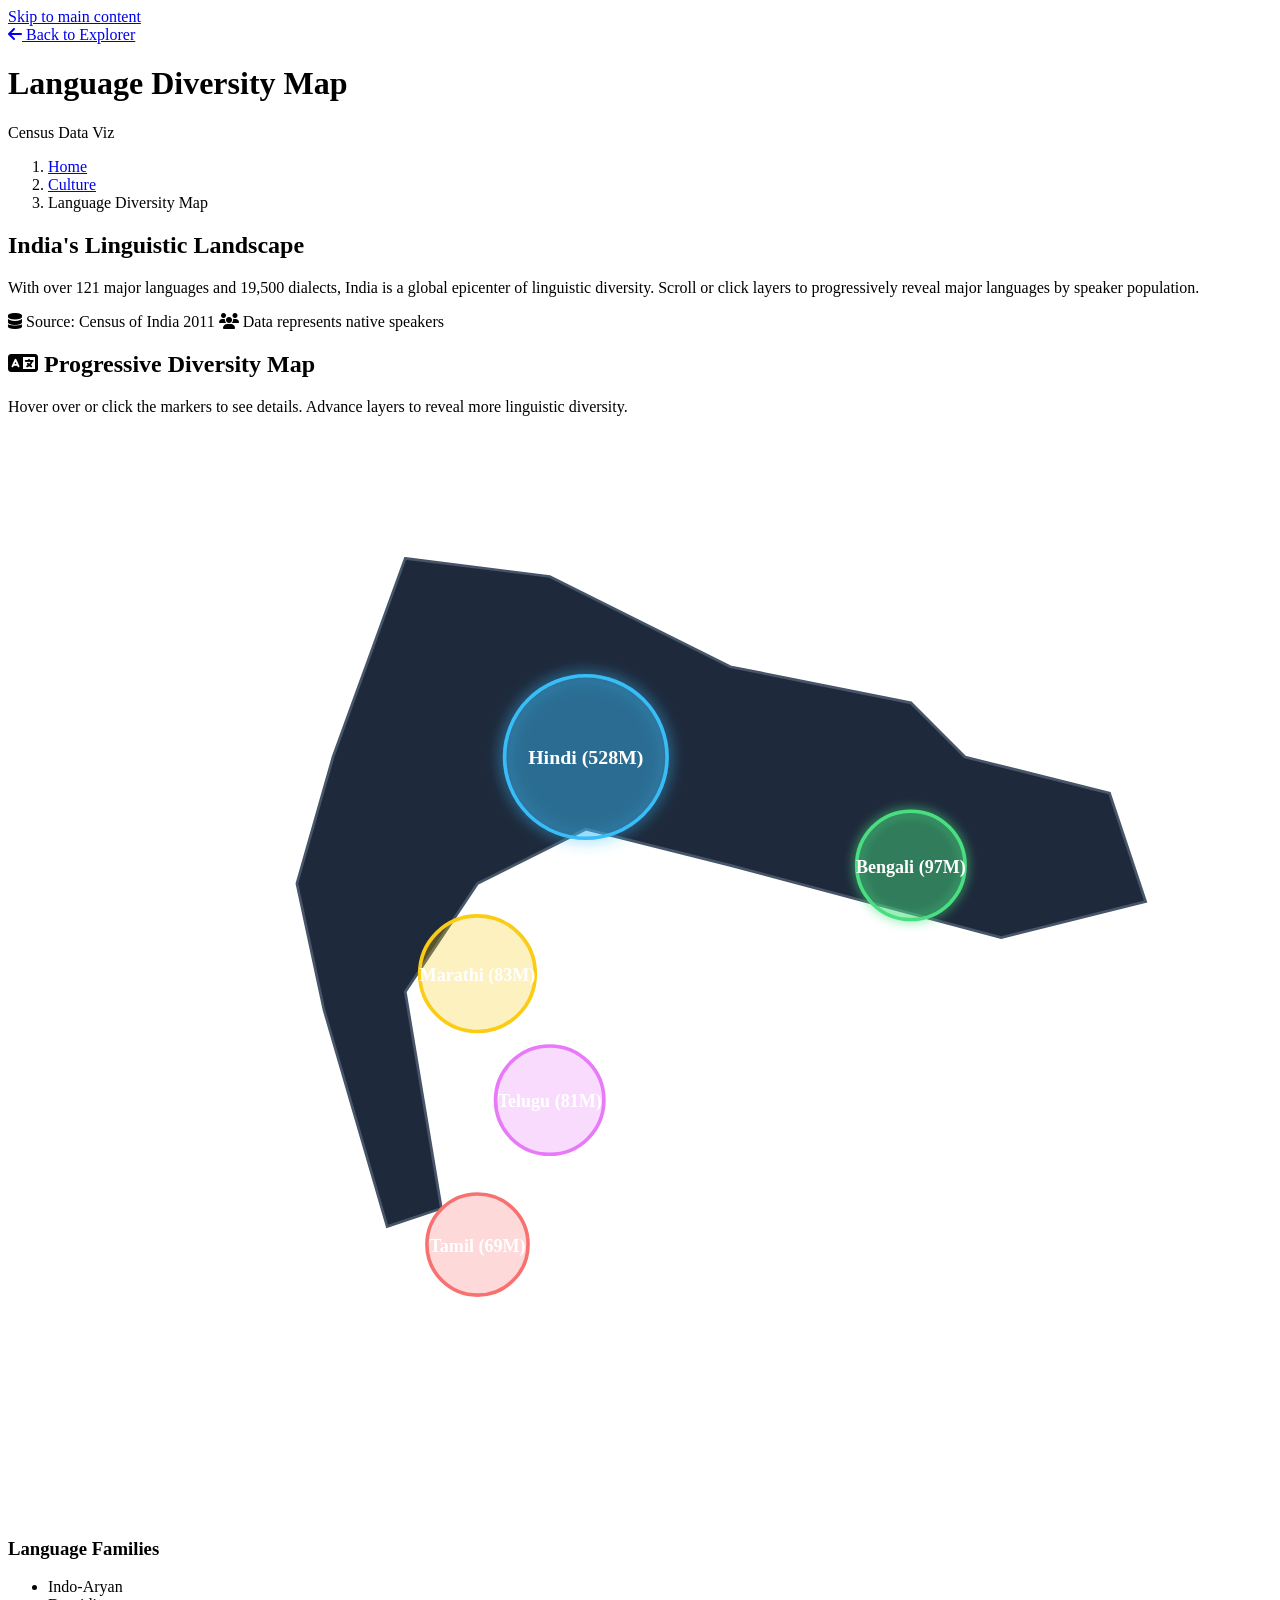
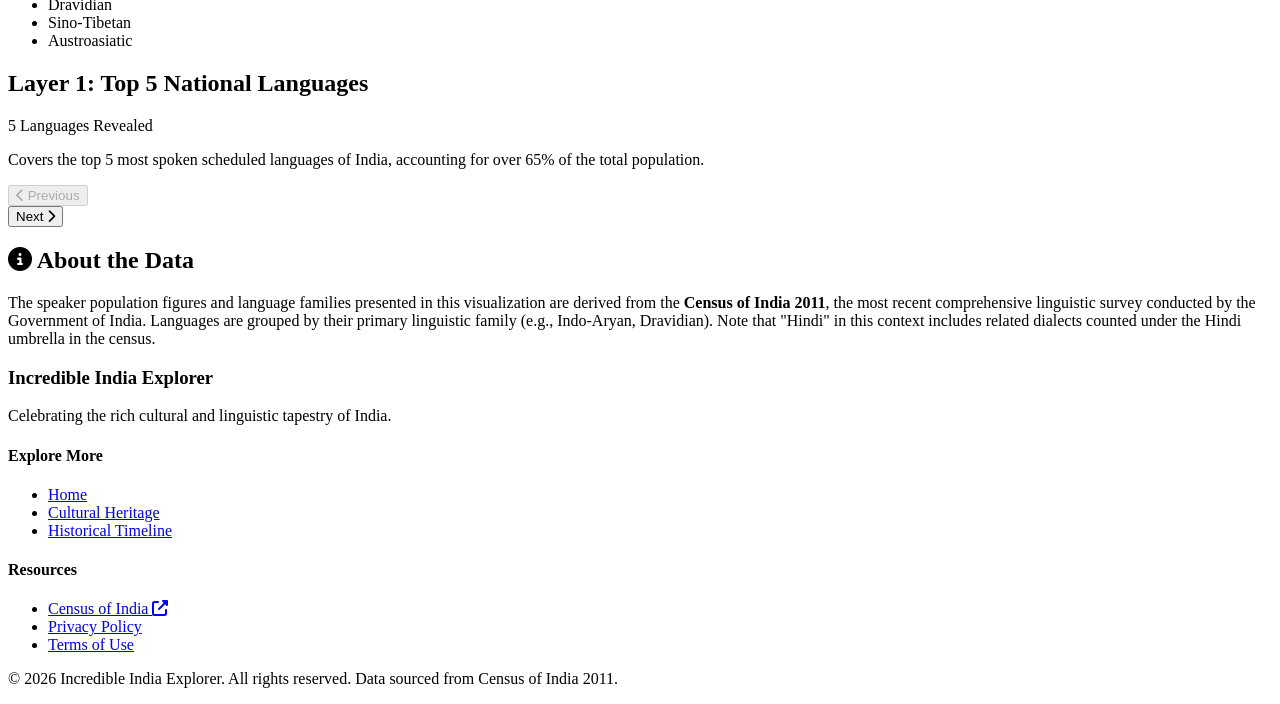
==== commit c69331b5: "Merge pull request #3985 from scriptedbyshivam/language-divder#23 Add Language Diversity Map with st" ====
--- a/frontend/language-diversity-map/index.html
+++ b/frontend/language-diversity-map/index.html
@@ -9,136 +9,265 @@
     </script>
   <meta charset="UTF-8">
   <meta name="viewport" content="width=device-width, initial-scale=1.0">
-  <title>Language Diversity Map | Animated Reveal</title>
-  <meta name="description" content="Animated map progressively revealing India's linguistic diversity across 3 layers based on Census of India language speaker data.">
-  <link rel="stylesheet" href="https://cdnjs.cloudflare.com/ajax/libs/font-awesome/6.4.0/css/all.min.css">
+  <meta name="description" content="Explore India's linguistic diversity through an interactive, animated map revealing major languages and speaker populations based on Census of India 2011 data.">
+  <meta name="keywords" content="India languages, linguistic diversity, Census of India 2011, Hindi, Bengali, Tamil, interactive map, data visualization">
+  <meta name="author" content="Incredible India Explorer">
+  <meta name="theme-color" content="#0f172a">
+
+  <!-- Open Graph / Social Media Tags -->
+  <meta property="og:title" content="Language Diversity Map | Animated Reveal">
+  <meta property="og:description" content="Explore India's linguistic diversity through an interactive, animated map revealing major languages and speaker populations.">
+  <meta property="og:image" content="https://incredibleindiaexplorer.gov.in/frontend/assets/language-map-og.png">
+  <meta property="og:url" content="https://incredibleindiaexplorer.gov.in/frontend/language-diversity-map/index.html">
+  <meta property="og:type" content="website">
+  <meta property="og:site_name" content="Incredible India Explorer">
+  <meta property="og:locale" content="en_IN">
+
+  <!-- Twitter Card -->
+  <meta name="twitter:card" content="summary_large_image">
+  <meta name="twitter:title" content="Language Diversity Map | Animated Reveal">
+  <meta name="twitter:description" content="Explore India's linguistic diversity through an interactive, animated map.">
+
+  <!-- Canonical URL -->
+  <link rel="canonical" href="https://incredibleindiaexplorer.gov.in/frontend/language-diversity-map/index.html">
+
+  <title>Language Diversity Map | Animated Reveal | Incredible India</title>
+
+  <!-- Preconnect for Performance -->
+  <link rel="preconnect" href="https://cdnjs.cloudflare.com">
+  <link rel="preconnect" href="https://fonts.googleapis.com">
+  <link rel="preconnect" href="https://fonts.gstatic.com" crossorigin>
+  <link href="https://fonts.googleapis.com/css2?family=Outfit:wght@300;400;500;600;700&family=Playfair+Display:wght@600;700&display=swap" rel="stylesheet">
+  
+  <!-- Stylesheets -->
+  <link rel="stylesheet" href="https://cdnjs.cloudflare.com/ajax/libs/font-awesome/6.4.0/css/all.min.css" integrity="sha512-iecdLmaskl7CVkqkXNQ/ZH/XLlvWZOJyj7Yy7tcenmpD1ypASozpmT/E0iPtmFIB46ZmdtAc9eNBvH0H/ZpiBw==" crossorigin="anonymous" referrerpolicy="no-referrer" />
   <link rel="stylesheet" href="../pages-common.css">
   <link rel="stylesheet" href="style.css">
 </head>
 <body>
+  <!-- Skip to Content for Accessibility -->
+  <a href="#main-content" class="skip-link">Skip to main content</a>
+
   <header class="app-header">
-    <a href="../../index.html" class="back-link" aria-label="Return to Incredible India Explorer Home">
-      <i class="fas fa-arrow-left"></i> Back to Explorer
-    </a>
-    <h1 class="page-title">Language Diversity Map</h1>
-    <div class="header-badge">Census Data Viz</div>
+    <div class="header-container">
+      <a href="../../index.html" class="back-link" aria-label="Return to Incredible India Explorer Home">
+        <i class="fas fa-arrow-left" aria-hidden="true"></i> Back to Explorer
+      </a>
+      <div class="header-center">
+        <h1 class="page-title">Language Diversity Map</h1>
+        <span class="header-badge">Census Data Viz</span>
+      </div>
+      <div class="header-spacer"></div> <!-- For flex alignment -->
+    </div>
   </header>
 
-  <main class="container">
-    <section class="hero-section">
-      <h1>India's Linguistic Landscape</h1>
-      <p>With over 121 major languages and 19,500 dialects, India is a global epicenter of linguistic diversity. Scroll or click layers to progressively reveal major languages by speaker population (Source: Census of India 2011).</p>
+  <main id="main-content" class="container">
+    <!-- Breadcrumb Navigation -->
+    <nav aria-label="Breadcrumb" class="breadcrumb-nav">
+      <ol class="breadcrumb-list">
+        <li><a href="../../index.html">Home</a></li>
+        <li><a href="../culture/culture.html">Culture</a></li>
+        <li aria-current="page">Language Diversity Map</li>
+      </ol>
+    </nav>
+
+    <!-- Hero Section -->
+    <section class="hero-section" aria-labelledby="hero-heading">
+      <h1 id="hero-heading">India's Linguistic Landscape</h1>
+      <p class="hero-subtitle">With over 121 major languages and 19,500 dialects, India is a global epicenter of linguistic diversity. Scroll or click layers to progressively reveal major languages by speaker population.</p>
+      <div class="hero-meta">
+        <span><i class="fas fa-database" aria-hidden="true"></i> Source: Census of India 2011</span>
+        <span><i class="fas fa-users" aria-hidden="true"></i> Data represents native speakers</span>
+      </div>
     </section>
 
     <!-- Layer Stepper Nav -->
-    <nav class="layer-stepper-nav" id="layer-stepper-nav" aria-label="Layer Reveal Selector">
-      <!-- Rendered via JS -->
+    <nav class="layer-stepper-nav" id="layer-stepper-nav" aria-label="Map Layer Selection">
+      <!-- Rendered via JS, but structured for a11y -->
     </nav>
 
     <!-- Main Display Grid -->
     <div class="lang-display-grid">
+      
       <!-- SVG Map Display -->
-      <section class="map-card" aria-label="Linguistic Map Visualization Stage">
-        <h3><i class="fas fa-language"></i> Progressive Diversity Map</h3>
-        <p style="font-size: 0.85rem; color: #94a3b8; margin-bottom: 1rem;">Map layers reveal language density and speaker distributions as you advance.</p>
-
-        <div class="map-container">
-          <svg class="lang-map-svg" viewBox="0 0 700 600" aria-label="SVG India Language Map">
+      <section class="map-card" aria-labelledby="map-heading">
+        <h2 id="map-heading"><i class="fas fa-language" aria-hidden="true"></i> Progressive Diversity Map</h2>
+        <p class="map-instruction">Hover over or click the markers to see details. Advance layers to reveal more linguistic diversity.</p>
+
+        <div class="map-container" role="region" aria-label="Interactive SVG Map of India's Languages">
+          <!-- Tooltip for interactive elements -->
+          <div id="map-tooltip" class="map-tooltip" role="tooltip" hidden></div>
+
+          <svg class="lang-map-svg" viewBox="0 0 700 600" aria-labelledby="map-title map-desc">
+            <title id="map-title">Interactive Map of Major Indian Languages</title>
+            <desc id="map-desc">A stylized map of India showing the geographic distribution of major languages. Use the layer controls to reveal more languages.</desc>
+            
             <defs>
               <filter id="glow-blue" x="-20%" y="-20%" width="140%" height="140%">
                 <feGaussianBlur stdDeviation="4" result="blur" />
                 <feComposite in="SourceGraphic" in2="blur" operator="over" />
               </filter>
+              <filter id="glow-green" x="-20%" y="-20%" width="140%" height="140%">
+                <feGaussianBlur stdDeviation="3" result="blur" />
+                <feComposite in="SourceGraphic" in2="blur" operator="over" />
+              </filter>
             </defs>
 
-            <!-- Base India Silhouette -->
-            <path fill="#1e293b" stroke="#475569" stroke-width="1.5" d="M 220 70 L 300 80 L 400 130 L 500 150 L 530 180 L 610 200 L 630 260 L 550 280 L 400 240 L 320 220 L 260 250 L 220 310 L 240 430 L 210 440 L 175 320 L 160 250 L 180 180 Z" />
-
-            <!-- Layer 1 Language Overlays -->
-            <g class="map-lang-overlay" data-layer="1">
-              <!-- Hindi (North/Central) -->
-              <circle cx="320" cy="180" r="45" fill="#38bdf844" stroke="#38bdf8" stroke-width="2" filter="url(#glow-blue)" />
-              <text x="320" y="184" text-anchor="middle" fill="#ffffff" font-size="11" font-weight="bold">Hindi (528M)</text>
-
-              <!-- Bengali (East) -->
-              <circle cx="500" cy="240" r="30" fill="#4ade8044" stroke="#4ade80" stroke-width="2" />
-              <text x="500" y="244" text-anchor="middle" fill="#ffffff" font-size="10" font-weight="bold">Bengali (97M)</text>
-
-              <!-- Marathi (West) -->
-              <circle cx="260" cy="300" r="32" fill="#facc1544" stroke="#facc15" stroke-width="2" />
-              <text x="260" y="304" text-anchor="middle" fill="#ffffff" font-size="10" font-weight="bold">Marathi (83M)</text>
-
-              <!-- Telugu (South-Central) -->
-              <circle cx="300" cy="370" r="30" fill="#e879f944" stroke="#e879f9" stroke-width="2" />
-              <text x="300" y="374" text-anchor="middle" fill="#ffffff" font-size="10" font-weight="bold">Telugu (81M)</text>
-
-              <!-- Tamil (South) -->
-              <circle cx="260" cy="450" r="28" fill="#f8717144" stroke="#f87171" stroke-width="2" />
-              <text x="260" y="454" text-anchor="middle" fill="#ffffff" font-size="10" font-weight="bold">Tamil (69M)</text>
+            <!-- Base India Silhouette (Simplified for demo, replace with actual GeoJSON path in production) -->
+            <path class="india-base" fill="#1e293b" stroke="#475569" stroke-width="1.5" d="M 220 70 L 300 80 L 400 130 L 500 150 L 530 180 L 610 200 L 630 260 L 550 280 L 400 240 L 320 220 L 260 250 L 220 310 L 240 430 L 210 440 L 175 320 L 160 250 L 180 180 Z" />
+
+            <!-- Layer 1: Top 5 National Languages -->
+            <g class="map-lang-overlay" data-layer="1" aria-label="Layer 1: Top 5 Languages">
+              <circle class="lang-marker" cx="320" cy="180" r="45" fill="#38bdf844" stroke="#38bdf8" stroke-width="2" filter="url(#glow-blue)" 
+                      data-lang="Hindi" data-speakers="528M" data-family="Indo-Aryan" tabindex="0" role="button" aria-label="Hindi, 528 Million speakers, Indo-Aryan family" />
+              <text x="320" y="184" text-anchor="middle" fill="#ffffff" font-size="11" font-weight="bold" pointer-events="none">Hindi (528M)</text>
+
+              <circle class="lang-marker" cx="500" cy="240" r="30" fill="#4ade8044" stroke="#4ade80" stroke-width="2" filter="url(#glow-green)"
+                      data-lang="Bengali" data-speakers="97M" data-family="Indo-Aryan" tabindex="0" role="button" aria-label="Bengali, 97 Million speakers, Indo-Aryan family" />
+              <text x="500" y="244" text-anchor="middle" fill="#ffffff" font-size="10" font-weight="bold" pointer-events="none">Bengali (97M)</text>
+
+              <circle class="lang-marker" cx="260" cy="300" r="32" fill="#facc1544" stroke="#facc15" stroke-width="2"
+                      data-lang="Marathi" data-speakers="83M" data-family="Indo-Aryan" tabindex="0" role="button" aria-label="Marathi, 83 Million speakers, Indo-Aryan family" />
+              <text x="260" y="304" text-anchor="middle" fill="#ffffff" font-size="10" font-weight="bold" pointer-events="none">Marathi (83M)</text>
+
+              <circle class="lang-marker" cx="300" cy="370" r="30" fill="#e879f944" stroke="#e879f9" stroke-width="2"
+                      data-lang="Telugu" data-speakers="81M" data-family="Dravidian" tabindex="0" role="button" aria-label="Telugu, 81 Million speakers, Dravidian family" />
+              <text x="300" y="374" text-anchor="middle" fill="#ffffff" font-size="10" font-weight="bold" pointer-events="none">Telugu (81M)</text>
+
+              <circle class="lang-marker" cx="260" cy="450" r="28" fill="#f8717144" stroke="#f87171" stroke-width="2"
+                      data-lang="Tamil" data-speakers="69M" data-family="Dravidian" tabindex="0" role="button" aria-label="Tamil, 69 Million speakers, Dravidian family" />
+              <text x="260" y="454" text-anchor="middle" fill="#ffffff" font-size="10" font-weight="bold" pointer-events="none">Tamil (69M)</text>
             </g>
 
-            <!-- Layer 2 Language Overlays -->
-            <g class="map-lang-overlay" data-layer="2" style="opacity: 0;">
-              <!-- Gujarati -->
-              <circle cx="200" cy="250" r="22" fill="#fb923c44" stroke="#fb923c" stroke-width="2" />
-              <text x="200" y="253" text-anchor="middle" fill="#ffffff" font-size="9">Gujarati</text>
-
-              <!-- Kannada -->
-              <circle cx="240" cy="390" r="24" fill="#34d39944" stroke="#34d399" stroke-width="2" />
-              <text x="240" y="393" text-anchor="middle" fill="#ffffff" font-size="9">Kannada</text>
-
-              <!-- Odia -->
-              <circle cx="420" cy="290" r="22" fill="#60a5fa44" stroke="#60a5fa" stroke-width="2" />
-              <text x="420" y="293" text-anchor="middle" fill="#ffffff" font-size="9">Odia</text>
-
-              <!-- Malayalam -->
-              <circle cx="220" cy="460" r="20" fill="#c084fc44" stroke="#c084fc" stroke-width="2" />
-              <text x="220" y="463" text-anchor="middle" fill="#ffffff" font-size="9">Malayalam</text>
-
-              <!-- Punjabi -->
-              <circle cx="260" cy="130" r="20" fill="#f43f5e44" stroke="#f43f5e" stroke-width="2" />
-              <text x="260" y="133" text-anchor="middle" fill="#ffffff" font-size="9">Punjabi</text>
-
-              <!-- Assamese -->
-              <circle cx="560" cy="210" r="18" fill="#818cf844" stroke="#818cf8" stroke-width="2" />
-              <text x="560" y="213" text-anchor="middle" fill="#ffffff" font-size="9">Assamese</text>
+            <!-- Layer 2: Major Regional Languages -->
+            <g class="map-lang-overlay" data-layer="2" aria-label="Layer 2: Major Regional Languages" style="opacity: 0; pointer-events: none;">
+              <circle class="lang-marker" cx="200" cy="250" r="22" fill="#fb923c44" stroke="#fb923c" stroke-width="2"
+                      data-lang="Gujarati" data-speakers="55M" data-family="Indo-Aryan" tabindex="0" role="button" aria-label="Gujarati, 55 Million speakers" />
+              <text x="200" y="253" text-anchor="middle" fill="#ffffff" font-size="9" pointer-events="none">Gujarati</text>
+
+              <circle class="lang-marker" cx="240" cy="390" r="24" fill="#34d39944" stroke="#34d399" stroke-width="2"
+                      data-lang="Kannada" data-speakers="43M" data-family="Dravidian" tabindex="0" role="button" aria-label="Kannada, 43 Million speakers" />
+              <text x="240" y="393" text-anchor="middle" fill="#ffffff" font-size="9" pointer-events="none">Kannada</text>
+
+              <circle class="lang-marker" cx="420" cy="290" r="22" fill="#60a5fa44" stroke="#60a5fa" stroke-width="2"
+                      data-lang="Odia" data-speakers="37M" data-family="Indo-Aryan" tabindex="0" role="button" aria-label="Odia, 37 Million speakers" />
+              <text x="420" y="293" text-anchor="middle" fill="#ffffff" font-size="9" pointer-events="none">Odia</text>
+
+              <circle class="lang-marker" cx="220" cy="460" r="20" fill="#c084fc44" stroke="#c084fc" stroke-width="2"
+                      data-lang="Malayalam" data-speakers="34M" data-family="Dravidian" tabindex="0" role="button" aria-label="Malayalam, 34 Million speakers" />
+              <text x="220" y="463" text-anchor="middle" fill="#ffffff" font-size="9" pointer-events="none">Malayalam</text>
+
+              <circle class="lang-marker" cx="260" cy="130" r="20" fill="#f43f5e44" stroke="#f43f5e" stroke-width="2"
+                      data-lang="Punjabi" data-speakers="33M" data-family="Indo-Aryan" tabindex="0" role="button" aria-label="Punjabi, 33 Million speakers" />
+              <text x="260" y="133" text-anchor="middle" fill="#ffffff" font-size="9" pointer-events="none">Punjabi</text>
+
+              <circle class="lang-marker" cx="560" cy="210" r="18" fill="#818cf844" stroke="#818cf8" stroke-width="2"
+                      data-lang="Assamese" data-speakers="15M" data-family="Indo-Aryan" tabindex="0" role="button" aria-label="Assamese, 15 Million speakers" />
+              <text x="560" y="213" text-anchor="middle" fill="#ffffff" font-size="9" pointer-events="none">Assamese</text>
             </g>
 
-            <!-- Layer 3 Language Overlays -->
-            <g class="map-lang-overlay" data-layer="3" style="opacity: 0;">
-              <!-- Kashmiri -->
-              <circle cx="220" cy="90" r="15" fill="#38bdf855" stroke="#38bdf8" stroke-width="1.5" />
-              <!-- Manipuri -->
-              <circle cx="590" cy="250" r="14" fill="#8b5cf655" stroke="#8b5cf6" stroke-width="1.5" />
-              <!-- Santali -->
-              <circle cx="450" cy="260" r="16" fill="#eab30855" stroke="#eab308" stroke-width="1.5" />
-              <!-- Konkani -->
-              <circle cx="200" cy="350" r="12" fill="#22c55e55" stroke="#22c55e" stroke-width="1.5" />
+            <!-- Layer 3: Diverse Linguistic Pockets -->
+            <g class="map-lang-overlay" data-layer="3" aria-label="Layer 3: Diverse Linguistic Pockets" style="opacity: 0; pointer-events: none;">
+              <circle class="lang-marker" cx="220" cy="90" r="15" fill="#38bdf855" stroke="#38bdf8" stroke-width="1.5"
+                      data-lang="Kashmiri" data-speakers="6.8M" data-family="Dardic" tabindex="0" role="button" aria-label="Kashmiri, 6.8 Million speakers" />
+              
+              <circle class="lang-marker" cx="590" cy="250" r="14" fill="#8b5cf655" stroke="#8b5cf6" stroke-width="1.5"
+                      data-lang="Manipuri" data-speakers="1.8M" data-family="Sino-Tibetan" tabindex="0" role="button" aria-label="Manipuri, 1.8 Million speakers" />
+              
+              <circle class="lang-marker" cx="450" cy="260" r="16" fill="#eab30855" stroke="#eab308" stroke-width="1.5"
+                      data-lang="Santali" data-speakers="7.3M" data-family="Austroasiatic" tabindex="0" role="button" aria-label="Santali, 7.3 Million speakers" />
+              
+              <circle class="lang-marker" cx="200" cy="350" r="12" fill="#22c55e55" stroke="#22c55e" stroke-width="1.5"
+                      data-lang="Konkani" data-speakers="2.5M" data-family="Indo-Aryan" tabindex="0" role="button" aria-label="Konkani, 2.5 Million speakers" />
             </g>
           </svg>
         </div>
+
+        <!-- Map Legend -->
+        <div class="map-legend" aria-label="Map Color Legend">
+          <h3>Language Families</h3>
+          <ul class="legend-list">
+            <li><span class="legend-dot" style="background: #38bdf8;"></span> Indo-Aryan</li>
+            <li><span class="legend-dot" style="background: #e879f9;"></span> Dravidian</li>
+            <li><span class="legend-dot" style="background: #8b5cf6;"></span> Sino-Tibetan</li>
+            <li><span class="legend-dot" style="background: #eab308;"></span> Austroasiatic</li>
+          </ul>
+        </div>
       </section>
 
       <!-- Language Cards & Detail Stage -->
-      <section class="lang-detail-card" aria-label="Language Details and Speaker Statistics">
+      <section class="lang-detail-card" aria-labelledby="detail-heading" aria-live="polite">
         <div class="layer-title-wrap">
-          <h2 class="layer-title" id="active-layer-title">Layer 1: Top 5 National Languages</h2>
-          <span class="accumulated-badge" id="accumulated-count">5 Languages Revealed</span>
+          <h2 class="layer-title" id="detail-heading">Layer 1: Top 5 National Languages</h2>
+          <span class="accumulated-badge" id="accumulated-count" aria-live="polite">5 Languages Revealed</span>
         </div>
         <p class="layer-desc" id="active-layer-desc">Covers the top 5 most spoken scheduled languages of India, accounting for over 65% of the total population.</p>
 
-        <div class="language-cards-grid" id="language-cards-grid">
+        <!-- Dynamic Cards Grid -->
+        <div class="language-cards-grid" id="language-cards-grid" role="list">
           <!-- Rendered via JS -->
+          <div class="skeleton-card" aria-hidden="true">
+            <div class="skeleton-line short"></div>
+            <div class="skeleton-line"></div>
+            <div class="skeleton-line"></div>
+          </div>
         </div>
 
         <div class="layer-controls">
-          <button class="btn-layer-nav" id="prev-layer-btn" aria-label="Previous Layer"><i class="fas fa-chevron-left"></i> Previous Layer</button>
-          <button class="btn-layer-nav" id="next-layer-btn" aria-label="Next Layer">Next Layer <i class="fas fa-chevron-right"></i></button>
+          <button class="btn-layer-nav" id="prev-layer-btn" aria-label="Go to previous map layer" disabled>
+            <i class="fas fa-chevron-left" aria-hidden="true"></i> Previous
+          </button>
+          <div class="layer-progress" aria-hidden="true">
+            <span class="progress-dot active"></span>
+            <span class="progress-dot"></span>
+            <span class="progress-dot"></span>
+          </div>
+          <button class="btn-layer-nav btn-primary" id="next-layer-btn" aria-label="Go to next map layer">
+            Next <i class="fas fa-chevron-right" aria-hidden="true"></i>
+          </button>
         </div>
       </section>
     </div>
+
+    <!-- About the Data Section -->
+    <section class="data-source-section" aria-labelledby="data-heading">
+      <div class="data-container">
+        <h2 id="data-heading"><i class="fas fa-info-circle" aria-hidden="true"></i> About the Data</h2>
+        <p>The speaker population figures and language families presented in this visualization are derived from the <strong>Census of India 2011</strong>, the most recent comprehensive linguistic survey conducted by the Government of India. Languages are grouped by their primary linguistic family (e.g., Indo-Aryan, Dravidian). Note that "Hindi" in this context includes related dialects counted under the Hindi umbrella in the census.</p>
+      </div>
+    </section>
   </main>
 
+  <!-- Footer -->
+  <footer class="app-footer">
+    <div class="footer-container">
+      <div class="footer-brand">
+        <h3>Incredible India Explorer</h3>
+        <p>Celebrating the rich cultural and linguistic tapestry of India.</p>
+      </div>
+      <div class="footer-links">
+        <h4>Explore More</h4>
+        <ul>
+          <li><a href="../../index.html">Home</a></li>
+          <li><a href="../culture/culture.html">Cultural Heritage</a></li>
+          <li><a href="../historical-timeline/index.html">Historical Timeline</a></li>
+        </ul>
+      </div>
+      <div class="footer-links">
+        <h4>Resources</h4>
+        <ul>
+          <li><a href="https://censusindia.gov.in" target="_blank" rel="noopener noreferrer">Census of India <i class="fas fa-external-link-alt" aria-hidden="true"></i></a></li>
+          <li><a href="../../privacy.html">Privacy Policy</a></li>
+          <li><a href="../../terms.html">Terms of Use</a></li>
+        </ul>
+      </div>
+    </div>
+    <div class="footer-bottom">
+      <p>&copy; 2026 Incredible India Explorer. All rights reserved. Data sourced from Census of India 2011.</p>
+    </div>
+  </footer>
+
+  <!-- Scripts -->
   <script type="module" src="script.js"></script>
 </body>
-</html>
+</html>
